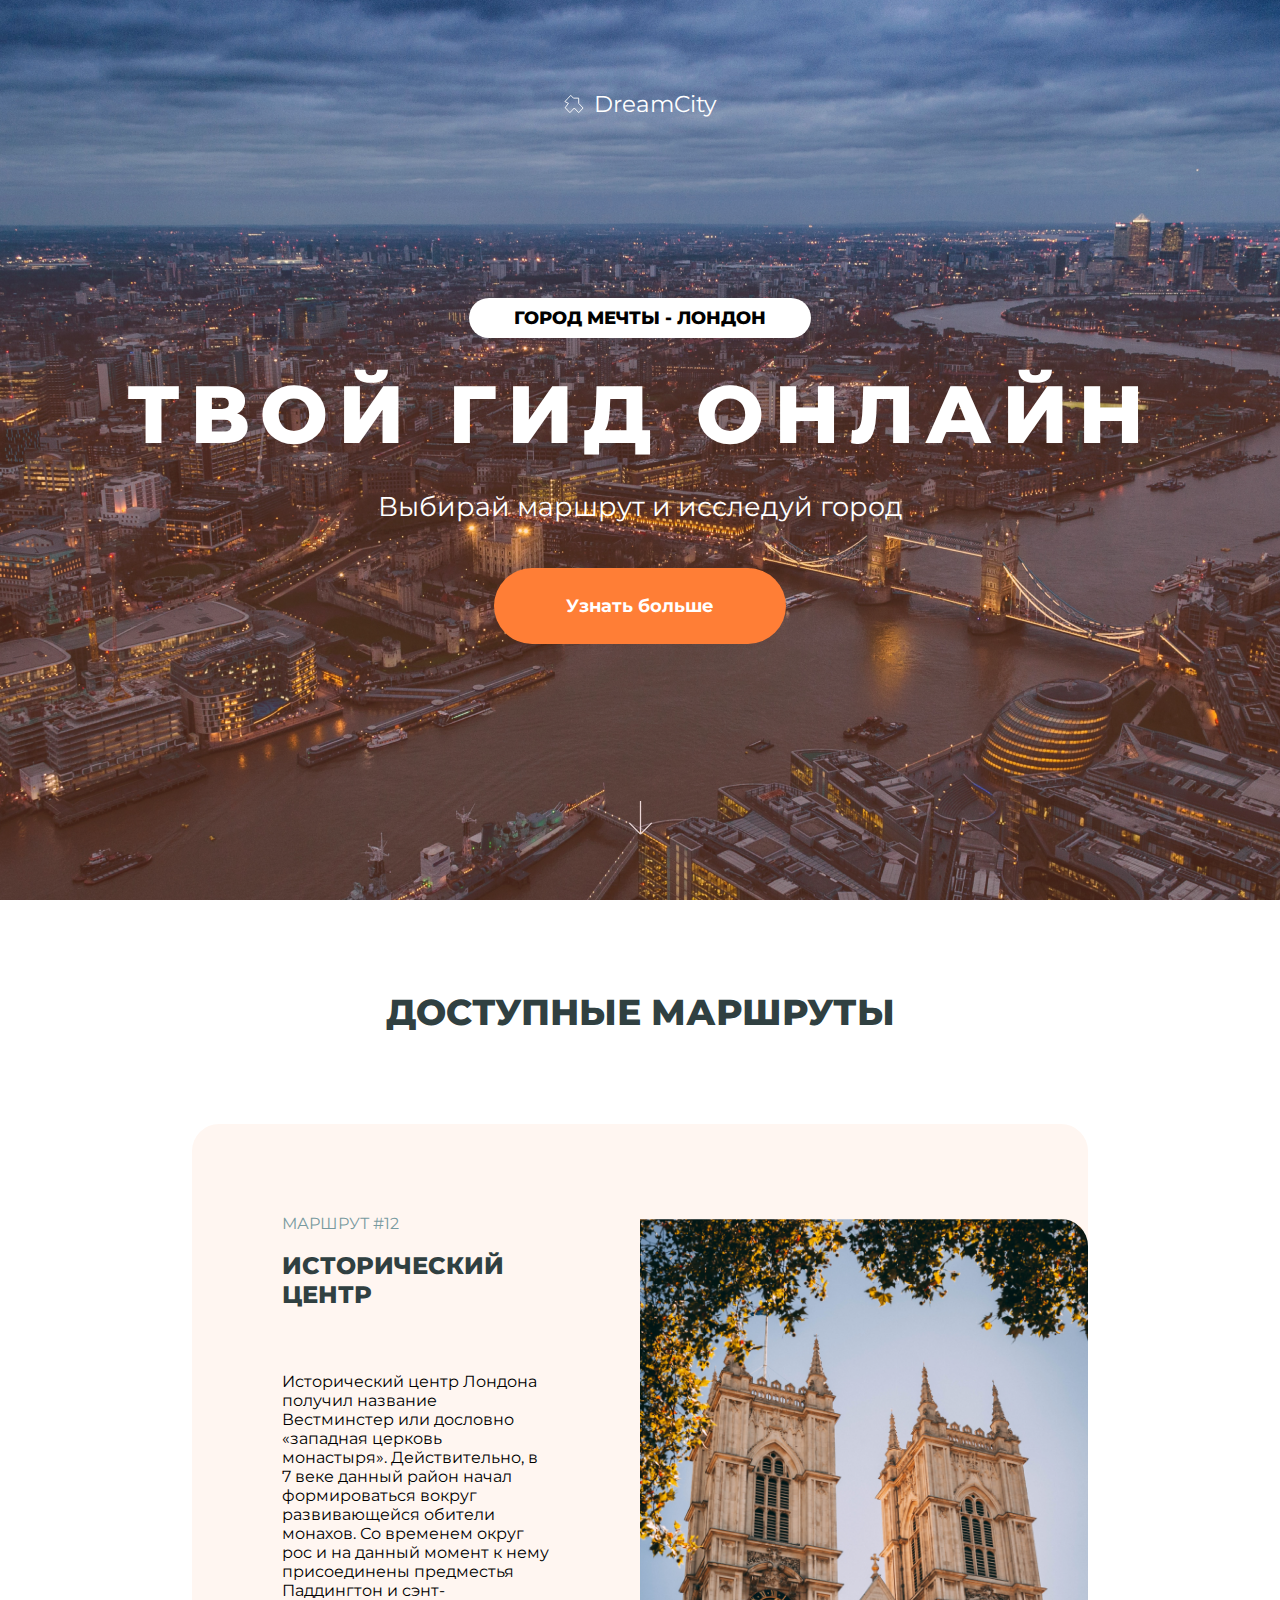
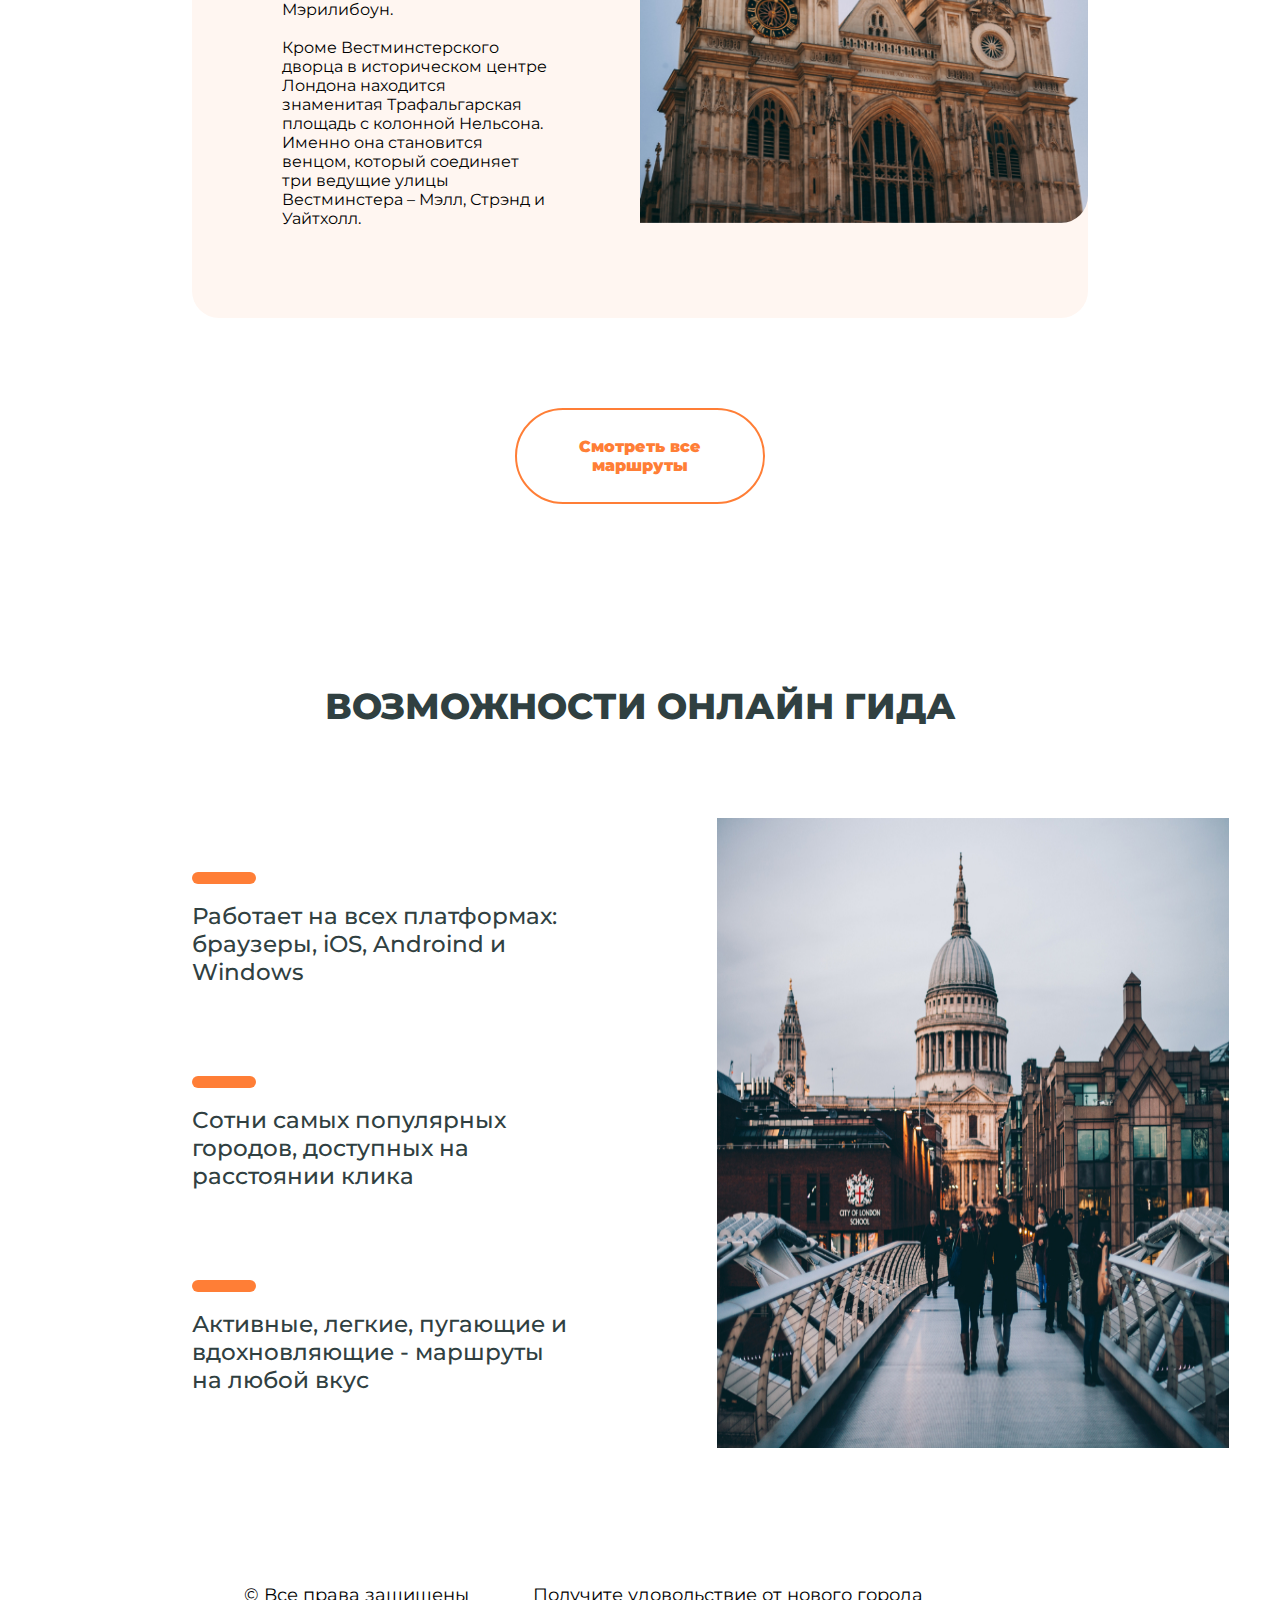
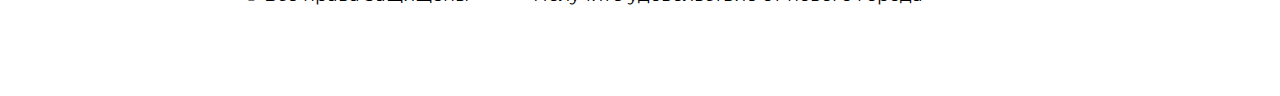
==== index.html @ 474bb039 "First commit" ====
<!DOCTYPE html>
<html lang="en">
<head>
    <link rel="stylesheet" href="styles/style.css">
    <link rel="preconnect" href="https://fonts.googleapis.com">
    <link rel="preconnect" href="https://fonts.gstatic.com" crossorigin>
    <link href="https://fonts.googleapis.com/css2?family=Montserrat:ital,wght@0,100..900;1,100..900&display=swap" rel="stylesheet">
    <meta charset="UTF-8">
    <title>Главная</title>
</head>
<body>
    <section class="main-section">
        <div class="logo-container">
            <img src="./images/logo.svg" alt="logo" width="20px" height="20px">
            <p class="company-name">DreamCity</p>
        </div>

        <div class="main-info">
            <p class="dream-city">Город мечты - лондон</p>
            <h1 class="your-guide">Твой гид онлайн</h1>
            <p class="choose">Выбирай маршрут и исследуй город</p>
            <a href="#" class="more-button">Узнать больше</a>
        </div>

        <img src="./images/arrow-down.svg" alt="arrow" class="arrow-down">
    </section>

    <section class="routes-section">
        <h2 class="routes-headline">Доступные маршруты</h2>
        <div class="main-route-container">
            <div class="text-block">
                <p class="route-num-text">маршрут #12</p>
                <h2 class="historical-center">Исторический центр</h2>
                <p class="info-text">Исторический центр Лондона получил название Вестминстер или дословно «западная церковь монастыря». Действительно, в 7 веке данный район начал формироваться вокруг развивающейся обители монахов. Со временем округ рос и на данный момент к нему присоединены предместья Паддингтон и сэнт-Мэрилибоун.<br><br> Кроме Вестминстерского дворца в историческом центре Лондона находится знаменитая Трафальгарская площадь с колонной Нельсона. Именно она становится венцом, который соединяет три ведущие улицы Вестминстера – Мэлл, Стрэнд и Уайтхолл.</p>
            </div>
            <img src="./images/westminster.png" alt="westminster" class="right-image">
        </div>

        <a href="#" class="show-routes-button">Смотреть все маршруты</a>
    </section>

    <section class="possibilities-section">
        <h2 class="possibilities-headline">
            Возможности онлайн гида
        </h2>
        <div class="possibilities-info">
            <ul class="possibilities-info-list">
                <li class="possibility">
                    <div class="possibilities-separator"></div>
                    <p>Работает на всех платформах: браузеры, iOS, Androind и Windows</p>
                </li>
                <li class="possibility">
                    <div class="possibilities-separator"> </div>
                    <p>Сотни самых популярных городов, доступных на расстоянии клика</p>
                </li>
                <li class="possibility">
                    <div class="possibilities-separator"></div>
                    <p>Активные, легкие, пугающие и вдохновляющие - маршруты на любой вкус</p>
                </li>
            </ul>
            <img class="possibilities-image" src="images/london.jpg" alt="london">
        </div>

    </section>

</body>
<footer class="footer">
    <p>© Все права защищены</p>
    <p>Получите удовольствие от нового города</p>
</footer>
</html>
---- styles/style.css ----
@import "routes.css";
@import "possibilities.css";
* {
    margin: 0;
    padding: 0;
}


.main-section {
    display: flex;
    flex-direction: column;
    align-items: center;
    padding-top: 10vh;
    background: url(../images/background.png) no-repeat center center / cover;
    font-family: "Montserrat", sans-serif;
    height: 90vh;
}


.logo-container {
    gap: 10px;
    font-size: 2.5vh;
    display: flex;
    flex-direction: row;
    align-items: center;
    color: white;
    font-weight: normal;
}

.main-info {
    display: flex;
    flex-direction: column;
    align-items: center;
}

.dream-city {
    font-size: 2vh;
    font-weight: 800;
    text-transform: uppercase;
    background: white;
    margin-top: 20vh;
    border-radius: 10vh;
    padding: 1vh 5vh;
}

.your-guide {
    color: white;
    text-transform: uppercase;
    text-align: center;
    font-size: 9vh;
    margin-top: 3vh;
    letter-spacing: 10px;
    font-weight: 800;
}

.choose {
    color: white;
    margin-top: 3vh;
    font-weight: 400;
    font-size: 3vh;
}

.more-button {
    color: white;
    text-decoration: none;
    background-color: #FF7E36;
    margin-top: 5vh;
    padding: 3vh 8vh;
    border-radius: 10vh;
    font-weight: 700;
    font-size: 2vh;
}

.arrow-down {
    width: 25px;
    margin-bottom: 5%;
    position: absolute;
    bottom: 0;
}

.footer {
    display: flex;
    flex-direction: row;
    font-family: "Montserrat", sans-serif;
    font-size: 1.5vh;
    margin-top: 10vh;
    margin-bottom: 10vh;
    margin-left: 20vh;
}

.footer p {
    font-size: 2vh;
    margin-left: 5vw;
}
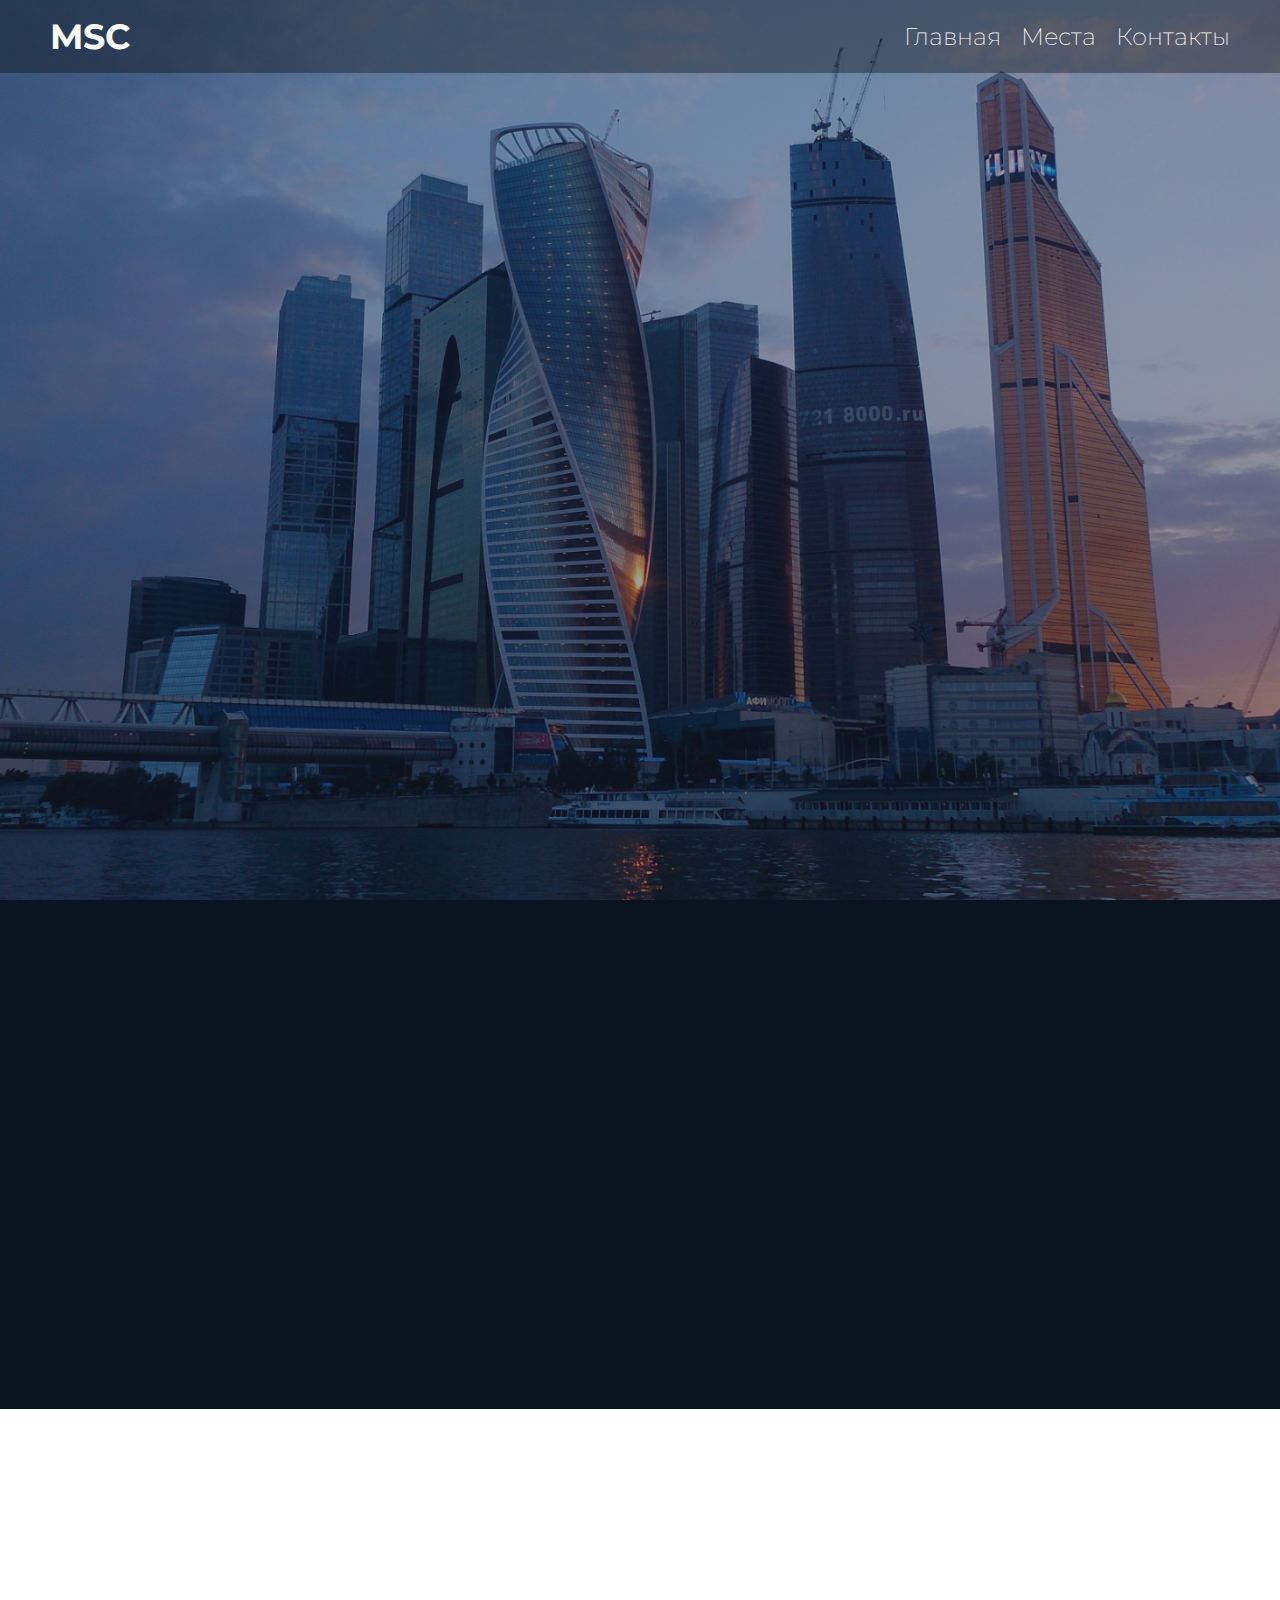
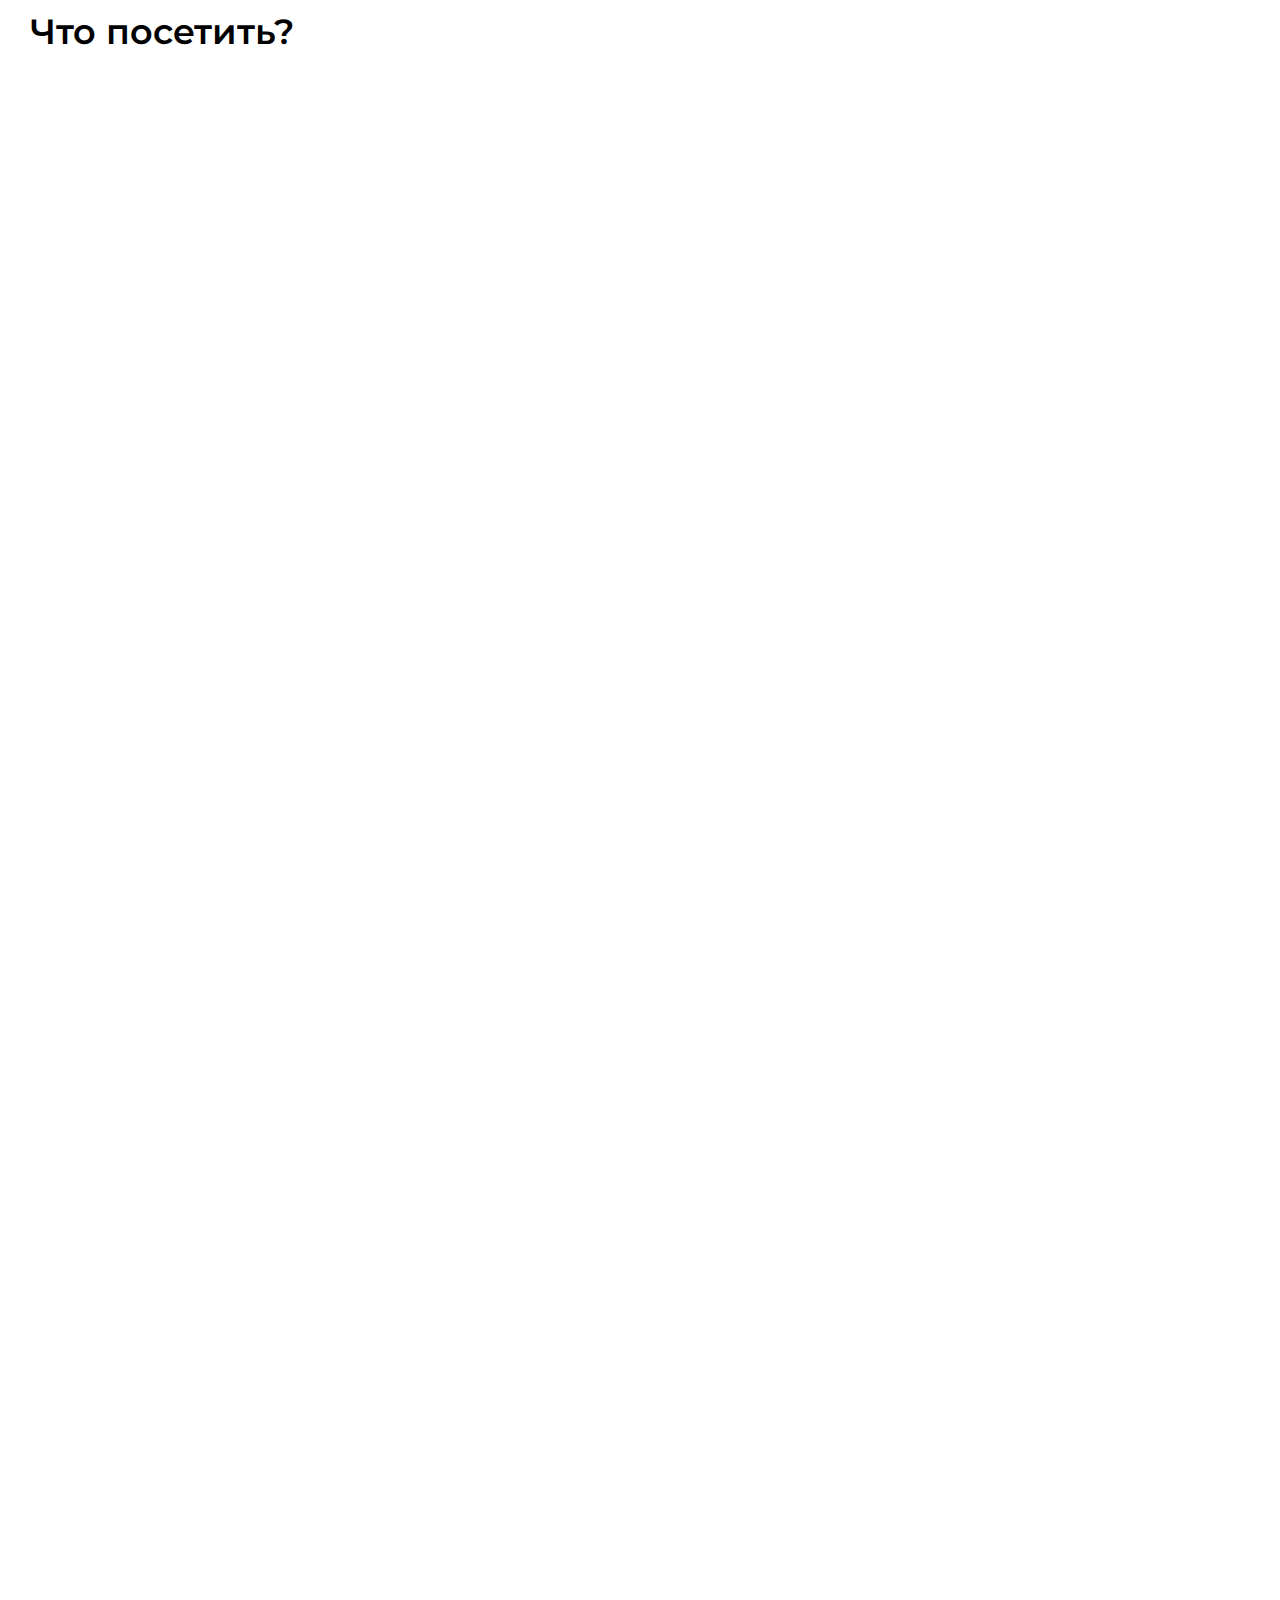
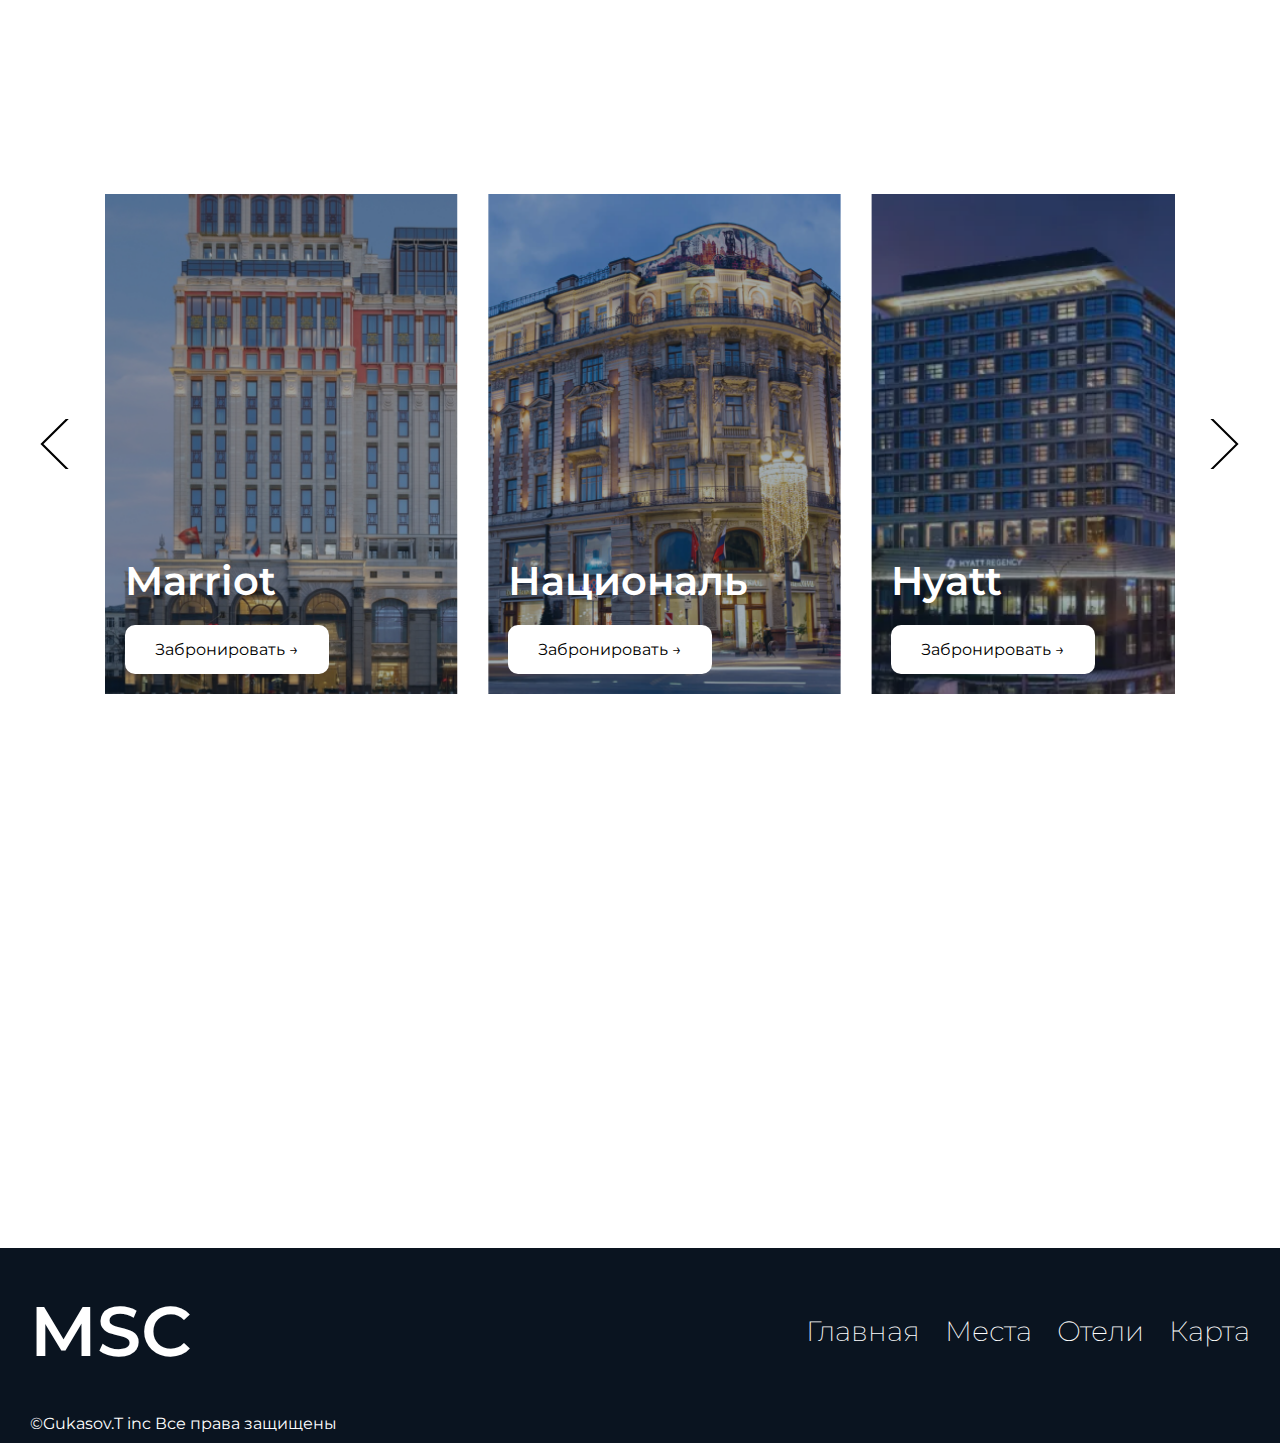
==== commit f51a98b1: "Added new page" ====
--- a/index.html
+++ b/index.html
@@ -1,71 +1,192 @@
-<!DOCTYPE html>
-<html lang="en">
-<head>
-    <link rel="stylesheet" href="styles/style.css">
-    <link rel="preconnect" href="https://fonts.googleapis.com">
-    <link rel="preconnect" href="https://fonts.gstatic.com" crossorigin>
-    <link href="https://fonts.googleapis.com/css2?family=Montserrat:ital,wght@0,100..900;1,100..900&display=swap" rel="stylesheet">
-    <meta charset="UTF-8">
-    <title>Главная</title>
-</head>
-<body>
-    <section class="main-section">
-        <div class="logo-container">
-            <img src="./images/logo.svg" alt="logo" width="20px" height="20px">
-            <p class="company-name">DreamCity</p>
-        </div>
-
-        <div class="main-info">
-            <p class="dream-city">Город мечты - лондон</p>
-            <h1 class="your-guide">Твой гид онлайн</h1>
-            <p class="choose">Выбирай маршрут и исследуй город</p>
-            <a href="#" class="more-button">Узнать больше</a>
-        </div>
-
-        <img src="./images/arrow-down.svg" alt="arrow" class="arrow-down">
-    </section>
-
-    <section class="routes-section">
-        <h2 class="routes-headline">Доступные маршруты</h2>
-        <div class="main-route-container">
-            <div class="text-block">
-                <p class="route-num-text">маршрут #12</p>
-                <h2 class="historical-center">Исторический центр</h2>
-                <p class="info-text">Исторический центр Лондона получил название Вестминстер или дословно «западная церковь монастыря». Действительно, в 7 веке данный район начал формироваться вокруг развивающейся обители монахов. Со временем округ рос и на данный момент к нему присоединены предместья Паддингтон и сэнт-Мэрилибоун.<br><br> Кроме Вестминстерского дворца в историческом центре Лондона находится знаменитая Трафальгарская площадь с колонной Нельсона. Именно она становится венцом, который соединяет три ведущие улицы Вестминстера – Мэлл, Стрэнд и Уайтхолл.</p>
-            </div>
-            <img src="./images/westminster.png" alt="westminster" class="right-image">
-        </div>
-
-        <a href="#" class="show-routes-button">Смотреть все маршруты</a>
-    </section>
-
-    <section class="possibilities-section">
-        <h2 class="possibilities-headline">
-            Возможности онлайн гида
-        </h2>
-        <div class="possibilities-info">
-            <ul class="possibilities-info-list">
-                <li class="possibility">
-                    <div class="possibilities-separator"></div>
-                    <p>Работает на всех платформах: браузеры, iOS, Androind и Windows</p>
-                </li>
-                <li class="possibility">
-                    <div class="possibilities-separator"> </div>
-                    <p>Сотни самых популярных городов, доступных на расстоянии клика</p>
-                </li>
-                <li class="possibility">
-                    <div class="possibilities-separator"></div>
-                    <p>Активные, легкие, пугающие и вдохновляющие - маршруты на любой вкус</p>
-                </li>
-            </ul>
-            <img class="possibilities-image" src="images/london.jpg" alt="london">
-        </div>
-
-    </section>
-
-</body>
-<footer class="footer">
-    <p>© Все права защищены</p>
-    <p>Получите удовольствие от нового города</p>
-</footer>
+<!DOCTYPE html>
+<html lang="en">
+<head>
+    <link rel="stylesheet" href="assets/styles/style.css">
+    <link rel="stylesheet" href="assets/styles/header.css">
+    <link rel="stylesheet" href="assets/styles/main/banner.css">
+    <link rel="stylesheet" href="assets/styles/main/about.css">
+    <link rel="stylesheet" href="assets/styles/main/welcome.css">
+    <link rel="stylesheet" href="assets/styles/vars.css">
+    <link rel="stylesheet" href="assets/styles/main/map.css">
+    <link rel="stylesheet" href="assets/styles/footer.css">
+        <link rel="stylesheet" href="assets/styles/anims.css">
+    <meta charset="UTF-8">
+    <meta name="viewport" content="width=device-width, initial-scale=1.0">
+    <title>Home</title>
+</head>
+<body>
+    <nav class="menu hidden" id="menu">
+        <ul class="menu__list">
+            <li><a class="menu__button" href="./index.html">Главная</a></li>
+            <li><a class="menu__button" href="./places.html">Места</a></li>
+            <li><a class="menu__button" href="./contacts.html">Контакты</a></li>
+        </ul>
+        <button class="menu__close-button" onclick="toggleMobMenu()"><img src="assets/img/icons/cross.svg" alt="close"></button>
+    </nav>
+
+
+    <header class="header" id="header">
+        <div class="container">
+            <div class="header__wrap">
+                <p class="header__logo"><a href="/">MSC</a></p>
+                <div class="header__block">
+                    <button class="header__burger-button" onclick="toggleMobMenu()">
+                        <img src="assets/img/icons/burger_light.svg" alt="burger_menu" class="header__burger">
+                    </button>
+                    <nav class="header__nav">
+                        <ul class="header__buttons">
+                            <li class="header__button"><a href="./index.html">Главная</a></li>
+                            <li class="header__button"><a href="./places.html">Места</a></li>
+                            <li class="header__button"><a href="./contacts.html">Контакты</a></li>
+                        </ul>
+                    </nav>
+                </div>
+            </div>
+        </div>
+    </header>
+    <header class="header header_fixed hidden" id="header_fixed">
+        <div class="container">
+            <div class="header__wrap">
+                <p class="header__logo header__logo_fixed"><a href="/">MSC</a></p>
+                <div class="header__block">
+                    <button class="header__burger-button" onclick="toggleMobMenu()">
+                        <img src="assets/img/icons/burger_dark.svg" alt="burger_menu" class="header__burger">
+                    </button>
+                    <nav class="header__nav">
+                        <ul class="header__buttons">
+                            <li class="header__button header__button_fixed"><a href="./index.html">Главная</a></li>
+                            <li class="header__button header__button_fixed"><a href="./places.html">Места</a></li>
+                            <li class="header__button header__button_fixed"><a href="./contacts.html">Контакты</a></li>
+                        </ul>
+                    </nav>
+                </div>
+            </div>
+        </div>
+    </header>
+
+
+    <section class="banner">
+        <div class="banner__wrap">
+            <div class="banner__block">
+                <h2 class="banner__title scroll-reveal" id="typing_text">MOSCOW</h1>
+                <p class="banner__text scroll-reveal" id="typing_text">the city of dreams</p>
+            </div>
+        </div>
+    </section>
+    <section class="about">
+        <div class="container">
+            <div class="about__wrap">
+                <div class="about__block scroll-reveal">
+                    <h2 class="about__title">Москва - город мечты</h2>
+                    <p class="about__text">Место невероятной динамики и размеров, который невозможно объять за одну поездку. Это финансовый, транспортный, логистический, деловой, культурный и туристический центр страны.</p>
+                </div>
+                <img src="assets/img/main/moscow.png" alt="moscow" class="about__image scroll-reveal">
+            </div>
+        </div>
+    </section>
+    <section class="welcome">
+        <div class="container">
+            <div class="welcome__wrap">
+                <h2 class="welcome__block-title scroll-reveal">Добро пожаловать!</h2>
+
+                <div class="places" id="places">
+                    <div class="places__wrap">
+                        <h4 class="places__title">Что посетить?</h4>
+                        <div class="places__row">
+                            <div class="places__card places__card_city scroll-reveal">
+                                <h5 class="places__card-title">Moscow City</h5>
+                                <p class="places__card-text">самые высокие постройки в России</p>
+                                <a href="./places.html?place=Moscow City" class="places__card-button">Подробнее →</a>
+                            </div>
+                            
+                            <div class="places__card places__card_rs scroll-reveal">
+                                <h5 class="places__card-title">Красная Площадь</h5>
+                                <p class="places__card-text">Центр города</p>
+                                <a href="./places.html?place=Красная Площадь" class="places__card-button">Подробнее →</a>
+                            </div>
+                            <div class="places__card places__card_church scroll-reveal">
+                                <h5 class="places__card-title">Храм Василия Блаженного</h5>
+                                <p class="places__card-text">Древний храм на Красной площади</p>
+                                <a href="./places.html?place=Храм Василия Блаженного" class="places__card-button">Подробнее →</a>
+                            </div>
+                            <div class="places__card places__card_more scroll-reveal">
+                                <h5 class="places__card-title">Больше мест</h5>
+                                <p class="places__card-text">Найдите остальные достопримечательности на нашем сайте</p>
+                                <a href="./places.html" class="places__card-button">Найти →</a>
+                            </div>
+                        </div>
+                    </div>
+                </div>
+            </div>
+        </div>
+    </section>
+    <section class="hotels">
+        <div class="container">
+            <div class="hotels__wrap">
+                <div class="hotels__title scroll-reveal">Где остановиться?</div>
+                <div class="hotels__slider-wrap">
+                    <button class="hotels__carousel-button hotels__carousel-button_left" onclick="slideCards(-1)"></button>
+                    <ul class="hotels__carousel" id="hotels_scroller">
+                        <li class="hotels__card hotels__card_marriot">
+                            <div class="hotels__card-block">
+                                <h5 class="hotels__card-title">Marriot</h5>
+                                <a href="./places.html?place=Marriot" class="hotels__card-button">Забронировать →</a>
+                            </div>
+                        </li>
+                        <li class="hotels__card hotels__card_national">
+                            <div class="hotels__card-block">
+                                <h5 class="hotels__card-title">Националь</h5>
+                                <a href="./places.html?place=National" class="hotels__card-button">Забронировать →</a>
+                            </div>
+                        </li>
+                        <li class="hotels__card hotels__card_hyatt">
+                            <div class="hotels__card-block">
+                                <h5 class="hotels__card-title">Hyatt</h5>
+                                <a href="./places.html?place=Hyatt" class="hotels__card-button">Забронировать →</a>
+                            </div>
+                        </li>
+                        <li class="hotels__card hotels__card_seasons">
+                            <div class="hotels__card-block">
+                                <h5 class="hotels__card-title">Seasons</h5>
+                                <a href="./places.html?place=Seasons" class="hotels__card-button">Забронировать →</a>
+                            </div>
+                        </li>
+                        
+                        <li class="hotels__card hotels__card_radisson">
+                            <div class="hotels__card-block">
+                                <h5 class="hotels__card-title">Radisson</h5>
+                                <a href="./places.html?place=Radisson" class="hotels__card-button">Забронировать →</a>
+                            </div>
+                        </li>
+                    </ul>
+                    <button class="hotels__carousel-button hotels__carousel-button_right" onclick="slideCards(1)"></button>
+    
+                </div>
+            </div>
+        </div>
+    </section>
+    <section class="map" id="map">
+        <iframe class="map__frame" src="https://yandex.ru/map-widget/v1/?um=constructor%3A51f5e97d8b6e355a88c4e4a240b32aa48ce1121d339969d25a8ab92d88110832&amp;source=constructor" width="100%" height="400" frameborder="0"></iframe>
+    </section>
+    <footer class="footer">
+        <div class="container">
+            <div class="footer__wrap">
+                <p class="footer__logo">MSС</p>
+
+                <nav class="footer__block">
+                    <ul class="footer__buttons">
+                        <li class="footer__button"><a href="./index.html">Главная</a></li>
+                        <li class="footer__button"><a href="./places.html">Места</a></li>
+                        <li class="footer__button"><a href="#">Отели</a></li>
+                        <li class="footer__button"><a href="./index.html#map">Карта</a></li>
+                    </ul>
+                </nav>
+            </div>
+            <p class="footer__rights">©Gukasov.T inc Все права защищены</p>
+        </div>
+    </footer>
+</body>
+<script src="assets/js/scroller.js"></script>
+<script src="assets/js/animantionsOnScroll.js"></script>
+<script src="assets/js/header.js"></script>
 </html>--- a/assets/styles/style.css
+++ b/assets/styles/style.css
@@ -0,0 +1,21 @@
+.container {
+  max-width: 1220px;
+  margin: 0 auto;
+}
+
+* {
+  margin: 0;
+  padding: 0;
+}
+
+ul {
+  list-style: none;
+}
+
+a {
+  text-decoration: none;
+}
+
+body {
+  scroll-behavior: smooth;
+}--- a/assets/styles/header.css
+++ b/assets/styles/header.css
@@ -0,0 +1,122 @@
+@font-face {
+  font-family: "Montserrat";
+  src: url(../fonts/Montserrat.ttf);
+}
+.header {
+  margin: 0;
+  padding: 0;
+  width: 100%;
+  position: absolute;
+  background-color: rgba(0, 0, 0, 0.35);
+}
+.header.hidden {
+  display: none;
+}
+.header.inactive {
+  animation: jump_out 0.7s ease-in-out forwards;
+}
+.header.active {
+  animation: jump_in 0.7s ease-in-out forwards;
+}
+.header_fixed {
+  z-index: 2;
+  position: fixed;
+  background-color: white;
+  box-shadow: 0px 3px 5px 1px rgba(34, 60, 80, 0.2);
+}
+.header__wrap {
+  display: flex;
+  font-family: "Montserrat";
+  align-items: center;
+  padding: 15px 20px;
+  justify-content: space-between;
+}
+.header__buttons {
+  font-weight: 200;
+  font-size: 24px;
+  display: flex;
+  gap: 20px;
+}
+@media (max-width: 768px) {
+  .header__buttons {
+    display: none;
+  }
+}
+.header__button a {
+  color: white;
+}
+.header__button_fixed {
+  font-weight: 300;
+}
+.header__button_fixed a {
+  color: black;
+}
+.header__logo a {
+  font-weight: 700;
+  font-size: 35px;
+  color: white;
+}
+.header__logo_fixed a {
+  font-weight: 700;
+  font-size: 35px;
+  color: black;
+}
+.header__burger {
+  width: 40px;
+  height: 40px;
+  display: none;
+}
+.header__burger-button {
+  display: none;
+  background: 0;
+  border: 0;
+}
+@media (max-width: 768px) {
+  .header__burger-button {
+    display: block;
+  }
+}
+@media (max-width: 768px) {
+  .header__burger {
+    display: block;
+  }
+}
+
+.menu {
+  display: flex;
+  justify-content: space-between;
+  font-family: "Montserrat";
+  position: fixed;
+  z-index: 4;
+  background-color: white;
+  width: 100%;
+}
+.menu.hidden {
+  display: none;
+}
+.menu.inactive {
+  animation: jump_out 0.7s ease-in-out forwards;
+}
+.menu.active {
+  animation: jump_in 0.7s ease-in-out forwards;
+}
+.menu__button {
+  font-size: 25px;
+  color: black;
+}
+.menu__list {
+  padding: 15px 20px;
+  display: flex;
+  flex-direction: column;
+  gap: 10px;
+}
+.menu__close-button {
+  height: 10%;
+  background: 0;
+  border: 0;
+  padding: 15px 20px;
+}
+.menu__close-button img {
+  height: 40px;
+  width: 40px;
+}--- a/assets/styles/main/banner.css
+++ b/assets/styles/main/banner.css
@@ -0,0 +1,58 @@
+@font-face {
+  font-family: "Montserrat";
+  src: url(../fonts/Montserrat.ttf);
+}
+.banner {
+  height: 100vh;
+}
+.banner__wrap {
+  background: url("../../img/main/bg/banner.png") bottom center/cover;
+  background-attachment: fixed;
+  height: 100%;
+  width: 100%;
+  align-items: center;
+  justify-content: center;
+  display: flex;
+  margin: auto;
+  align-self: center;
+}
+.banner__block {
+  margin: auto;
+  display: flex;
+  flex-direction: column;
+  color: white;
+  align-items: center;
+  font-family: "Montserrat";
+}
+.banner__title {
+  transform: translateY(-100px);
+  opacity: 0;
+  font-size: 150px;
+}
+.banner__title.active {
+  animation: jump_down 0.7s ease-in-out forwards;
+}
+@media (max-width: 1024px) {
+  .banner__title {
+    font-size: 100px;
+  }
+}
+@media (max-width: 600px) {
+  .banner__title {
+    font-size: 15vw;
+  }
+}
+.banner__text {
+  transform: translateY(100px);
+  opacity: 0;
+  font-size: 50px;
+  font-weight: 200;
+}
+.banner__text.active {
+  animation: jump_up 0.7s ease-in-out forwards;
+}
+@media (max-width: 600px) {
+  .banner__text {
+    font-size: 10vw;
+  }
+}--- a/assets/styles/main/about.css
+++ b/assets/styles/main/about.css
@@ -0,0 +1,78 @@
+@font-face {
+  font-family: "Montserrat";
+  src: url(../fonts/Montserrat.ttf);
+}
+.about {
+  background-color: #0A1420;
+  display: flex;
+  align-items: center;
+  justify-content: center;
+}
+.about__wrap {
+  font-family: "Montserrat";
+  color: white;
+  padding: 50px 5%;
+  display: flex;
+  align-items: center;
+  justify-content: space-between;
+  gap: 50px;
+}
+@media (max-width: 768px) {
+  .about__wrap {
+    flex-direction: column;
+  }
+}
+.about__image {
+  opacity: 0;
+  max-width: 50%;
+}
+.about__image.active {
+  animation: jump_left 0.7s ease-in-out forwards;
+}
+@media (max-width: 1024px) {
+  .about__image {
+    max-width: 40%;
+  }
+}
+@media (max-width: 768px) {
+  .about__image {
+    display: none;
+  }
+}
+.about__block {
+  opacity: 0;
+  display: flex;
+  flex-direction: column;
+  gap: 30px;
+}
+.about__block.active {
+  animation: jump_right 0.7s ease-in-out forwards;
+}
+.about__title {
+  font-weight: 600;
+  font-size: 30px;
+}
+@media (max-width: 1024px) {
+  .about__title {
+    font-size: 2.5vw;
+  }
+}
+@media (max-width: 600px) {
+  .about__title {
+    font-size: 25px;
+  }
+}
+.about__text {
+  font-weight: 300;
+  font-size: 30px;
+}
+@media (max-width: 1024px) {
+  .about__text {
+    font-size: 2.5vw;
+  }
+}
+@media (max-width: 600px) {
+  .about__text {
+    font-size: 25px;
+  }
+}--- a/assets/styles/main/welcome.css
+++ b/assets/styles/main/welcome.css
@@ -0,0 +1,256 @@
+@font-face {
+  font-family: "Montserrat";
+  src: url(../fonts/Montserrat.ttf);
+}
+.welcome__wrap {
+  width: 100%;
+  padding: 50px 0;
+  display: flex;
+  justify-content: center;
+  flex-direction: column;
+  font-family: "Montserrat";
+}
+.welcome__block-title {
+  opacity: 0;
+  margin: 0 auto;
+  font-size: 50px;
+  font-weight: 400;
+  margin-bottom: 90px;
+}
+.welcome__block-title.active {
+  animation: jump_down 0.7s ease-in-out forwards;
+}
+@media (max-width: 768px) {
+  .welcome__block-title {
+    font-size: 40px;
+  }
+}
+@media (max-width: 500px) {
+  .welcome__block-title {
+    font-size: 35px;
+  }
+}
+@media (max-width: 400px) {
+  .welcome__block-title {
+    font-size: 30px;
+  }
+}
+
+.places__wrap {
+  display: flex;
+  flex-direction: column;
+  gap: 35px;
+  margin-bottom: 50px;
+}
+.places__title {
+  font-size: 35px;
+  font-weight: 600;
+}
+.places__row {
+  display: flex;
+  flex-direction: column;
+  width: 100%;
+  gap: 30px;
+}
+.places__card {
+  transition: all 0.3s ease-in-out;
+  color: white;
+  padding: 5% 3%;
+  height: 25vh;
+  display: flex;
+  flex-direction: column;
+}
+.places__card_city {
+  background: url(../../img/main/places/city.png) no-repeat center/cover;
+  opacity: 0;
+}
+.places__card_city.active {
+  animation: jump_left 0.7s ease-in-out forwards;
+}
+.places__card_rs {
+  background: url(../../img/main/places/redsquare.png) no-repeat center/cover;
+  opacity: 0;
+}
+.places__card_rs.active {
+  animation: jump_right 0.7s ease-in-out forwards;
+}
+.places__card_church {
+  background: url(../../img/main/places/church.png) no-repeat center/cover;
+  opacity: 0;
+}
+.places__card_church.active {
+  animation: jump_left 0.7s ease-in-out forwards;
+}
+.places__card_more {
+  background: url(../../img/main/places/more.png) no-repeat center/cover;
+  opacity: 0;
+}
+.places__card_more.active {
+  animation: jump_right 0.7s ease-in-out forwards;
+}
+.places__card-title {
+  font-size: 52px;
+  font-weight: 600;
+  margin-bottom: 10px;
+}
+@media (max-width: 768px) {
+  .places__card-title {
+    font-size: 40px;
+  }
+}
+.places__card-text {
+  font-weight: 300;
+  font-size: 30px;
+}
+@media (max-width: 768px) {
+  .places__card-text {
+    font-size: 25px;
+  }
+}
+.places__card-button {
+  align-self: start;
+  margin-top: auto;
+  color: black;
+  background-color: white;
+  padding: 15px 30px;
+  border-radius: 10px;
+}
+@media (max-width: 768px) {
+  .places__card {
+    height: 40vh;
+  }
+}
+@media (max-width: 1220px) {
+  .places {
+    margin: 0 50px;
+  }
+}
+@media (max-width: 500px) {
+  .places {
+    margin: 0 15px;
+  }
+}
+
+.hotels {
+  font-family: "Montserrat";
+}
+.hotels__wrap {
+  display: flex;
+  flex-direction: column;
+  gap: 35px;
+}
+.hotels__title {
+  opacity: 0;
+  font-size: 35px;
+  font-weight: 600;
+  margin-bottom: 50px;
+}
+.hotels__title.active {
+  animation: jump_down 0.7s ease-in-out forwards;
+}
+.hotels__slider-wrap {
+  display: flex;
+  padding: 0 10px;
+  gap: 20px;
+  justify-content: center;
+  align-items: center;
+}
+.hotels__carousel {
+  display: grid;
+  height: 500px;
+  grid-gap: 0 15px;
+  grid-auto-flow: column;
+  grid-auto-columns: 33%;
+  overflow: hidden;
+  gap: 30px;
+  width: 100%;
+}
+@media (max-width: 1000px) {
+  .hotels__carousel {
+    grid-auto-columns: 50%;
+    gap: 0 10px;
+  }
+}
+@media (max-width: 768px) {
+  .hotels__carousel {
+    grid-auto-columns: 100%;
+  }
+}
+.hotels__carousel-button {
+  border: 0;
+  width: 50px;
+  height: 50px;
+}
+.hotels__carousel-button_left {
+  background: url("../../img/icons/left_arrow.svg") no-repeat center/cover;
+}
+.hotels__carousel-button_right {
+  background: url("../../img/icons/right_arrow.svg") no-repeat center/cover;
+}
+.hotels__carousel-button:hover {
+  cursor: pointer;
+}
+.hotels__card {
+  display: flex;
+  padding: 20px;
+  background-color: #0A1420;
+  color: white;
+}
+.hotels__card_marriot {
+  background: url(../../img/main/hotels/marriot.png) no-repeat center/cover;
+}
+.hotels__card_national {
+  background: url(../../img/main/hotels/national.png) no-repeat center/cover;
+}
+.hotels__card_hyatt {
+  background: url(../../img/main/hotels/hyatt.png) no-repeat center/cover;
+}
+.hotels__card_seasons {
+  background: url(../../img/main/hotels/seasons.png) no-repeat center/cover;
+}
+.hotels__card_radisson {
+  background: url(../../img/main/hotels/radisson.png) no-repeat center/cover;
+}
+.hotels__card-block {
+  display: flex;
+  flex-direction: column;
+  gap: 20px;
+  margin-top: auto;
+}
+.hotels__card-title {
+  font-weight: 600;
+  font-size: 40px;
+}
+@media (max-width: 1220px) {
+  .hotels__card-title {
+    font-size: 30px;
+  }
+}
+.hotels__card-button {
+  align-self: start;
+  margin-top: auto;
+  color: black;
+  background-color: white;
+  padding: 15px 30px;
+  border-radius: 10px;
+}
+@media (max-width: 1220px) {
+  .hotels__card-button {
+    font-size: 15px;
+  }
+}
+@media (max-width: 710px) {
+  .hotels__card-button {
+    font-size: 12px;
+  }
+}
+@media (max-width: 1220px) {
+  .hotels {
+    margin: 0 50px;
+  }
+}
+@media (max-width: 500px) {
+  .hotels {
+    margin: 0 15px;
+  }
+}--- a/assets/styles/vars.css
+++ b/assets/styles/vars.css
@@ -0,0 +1,4 @@
+@font-face {
+  font-family: "Montserrat";
+  src: url(../fonts/Montserrat.ttf);
+}--- a/assets/styles/main/map.css
+++ b/assets/styles/main/map.css
@@ -0,0 +1,7 @@
+.map {
+  margin: 50px 0;
+}
+.map__frame {
+  height: 50vh;
+  filter: grayscale(100%);
+}--- a/assets/styles/footer.css
+++ b/assets/styles/footer.css
@@ -0,0 +1,76 @@
+@font-face {
+  font-family: "Montserrat";
+  src: url(../fonts/Montserrat.ttf);
+}
+.footer {
+  font-family: "Montserrat";
+  background-color: #0A1420;
+}
+.footer__logo {
+  font-size: 70px;
+  font-weight: 600;
+  color: white;
+}
+@media (max-width: 500px) {
+  .footer__logo {
+    font-size: 50px;
+  }
+}
+.footer__wrap {
+  padding: 40px 0;
+  display: flex;
+  align-items: center;
+  justify-content: space-between;
+}
+@media (max-width: 1220px) {
+  .footer__wrap {
+    padding: 40px 25px;
+  }
+}
+@media (max-width: 768px) {
+  .footer__wrap {
+    flex-direction: column;
+    justify-content: center;
+    gap: 20px;
+  }
+}
+.footer__buttons {
+  display: flex;
+  gap: 25px;
+}
+@media (max-width: 500px) {
+  .footer__buttons {
+    gap: 15px;
+  }
+}
+.footer__button {
+  font-size: 28px;
+  font-weight: 200;
+}
+.footer__button a {
+  color: white;
+}
+@media (max-width: 500px) {
+  .footer__button {
+    font-size: 25px;
+  }
+}
+@media (max-width: 500px) {
+  .footer__button {
+    font-size: 20px;
+  }
+}
+@media (max-width: 350px) {
+  .footer__button {
+    font-size: 17px;
+  }
+}
+.footer__rights {
+  color: white;
+  padding-bottom: 10px;
+}
+@media (max-width: 500px) {
+  .footer__rights {
+    margin: 0 10px;
+  }
+}--- a/assets/styles/anims.css
+++ b/assets/styles/anims.css
@@ -0,0 +1,60 @@
+@keyframes jump_down {
+  0% {
+    transform: translateY(-100px);
+    opacity: 0;
+  }
+  100% {
+    transform: translateY(0);
+    opacity: 1;
+  }
+}
+@keyframes jump_up {
+  0% {
+    transform: translateY(100px);
+    opacity: 0;
+  }
+  100% {
+    transform: translateY(0);
+    opacity: 1;
+  }
+}
+@keyframes jump_right {
+  0% {
+    transform: translateX(-100px);
+    opacity: 0;
+  }
+  100% {
+    transform: translateX(0);
+    opacity: 1;
+  }
+}
+@keyframes jump_left {
+  0% {
+    transform: translateX(100px);
+    opacity: 0;
+  }
+  100% {
+    transform: translateX(0);
+    opacity: 1;
+  }
+}
+@keyframes jump_out {
+  0% {
+    transform: translateY(0);
+    opacity: 1;
+  }
+  100% {
+    transform: translateY(-100%);
+    opacity: 0;
+  }
+}
+@keyframes jump_in {
+  0% {
+    transform: translateY(-100%);
+    opacity: 0;
+  }
+  100% {
+    transform: translateY(0);
+    opacity: 1;
+  }
+}